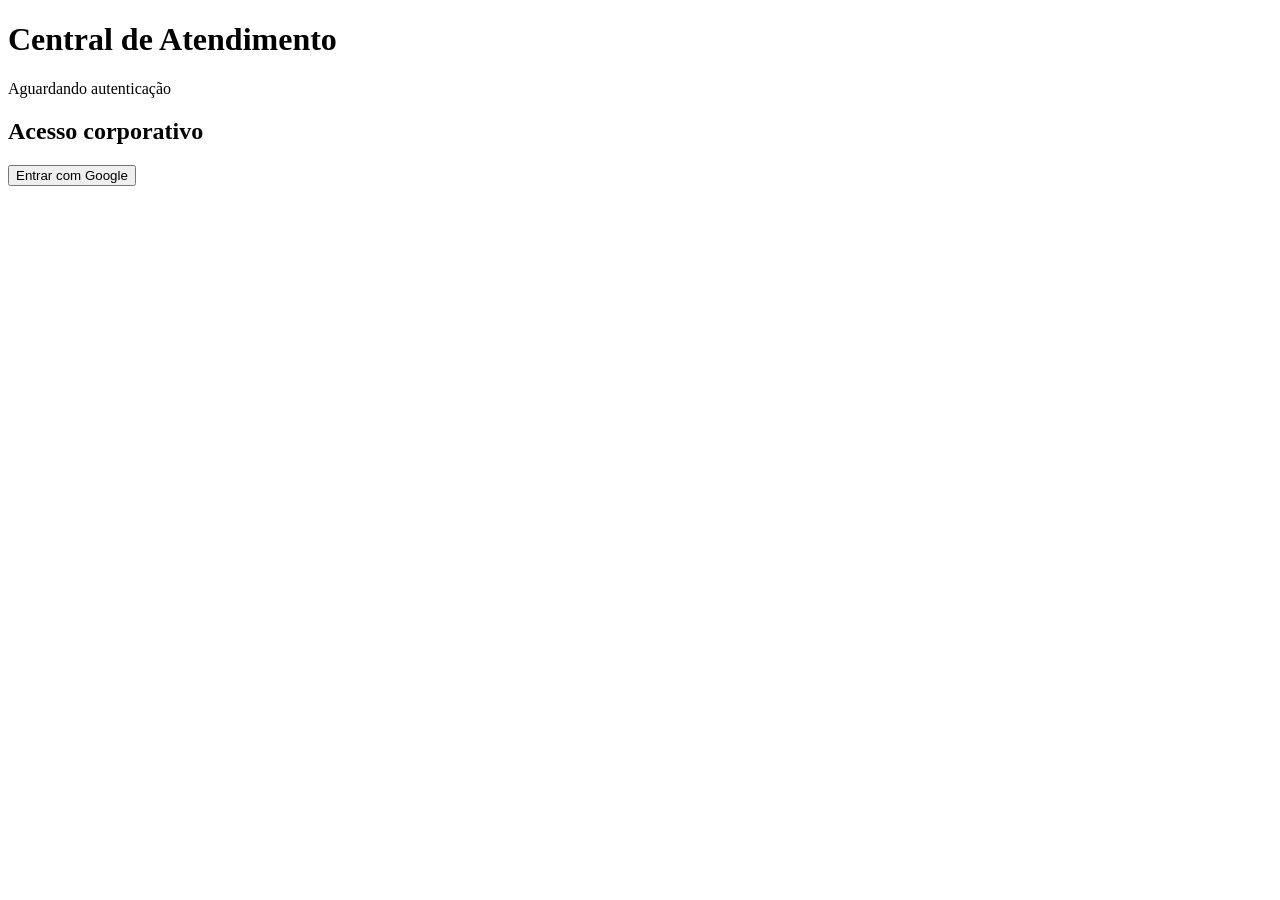
==== index.html @ af99b0aa "Create generic authenticated service queue pilot" ====
<!doctype html><html lang="pt-BR"><head><meta charset="utf-8"><meta name="viewport" content="width=device-width,initial-scale=1"><title>Central de Atendimento</title><link rel="stylesheet" href="style.css"></head><body><main><header><h1>Central de Atendimento</h1><p id="connection" role="status">Aguardando autenticação</p></header><section id="login" class="card"><h2>Acesso corporativo</h2><button id="google">Entrar com Google</button></section><section id="panel" hidden><nav><button id="sound">Ativar som</button><button id="logout">Sair</button></nav><p id="profile"></p><section id="operator" class="card" hidden><h2>Solicitar atendimento</h2><label>Rota<input id="route" maxlength="120"></label><label>Turno<select id="shift"><option>AM</option><option>PM</option></select></label><button id="call">Chamar analista</button></section><div class="metrics" id="metrics"></div><h2>Fila de atendimento</h2><div id="queue"></div><h2>Histórico recente</h2><div id="history"></div></section><p id="message" role="alert"></p></main><script type="module" src="app.js"></script></body></html>
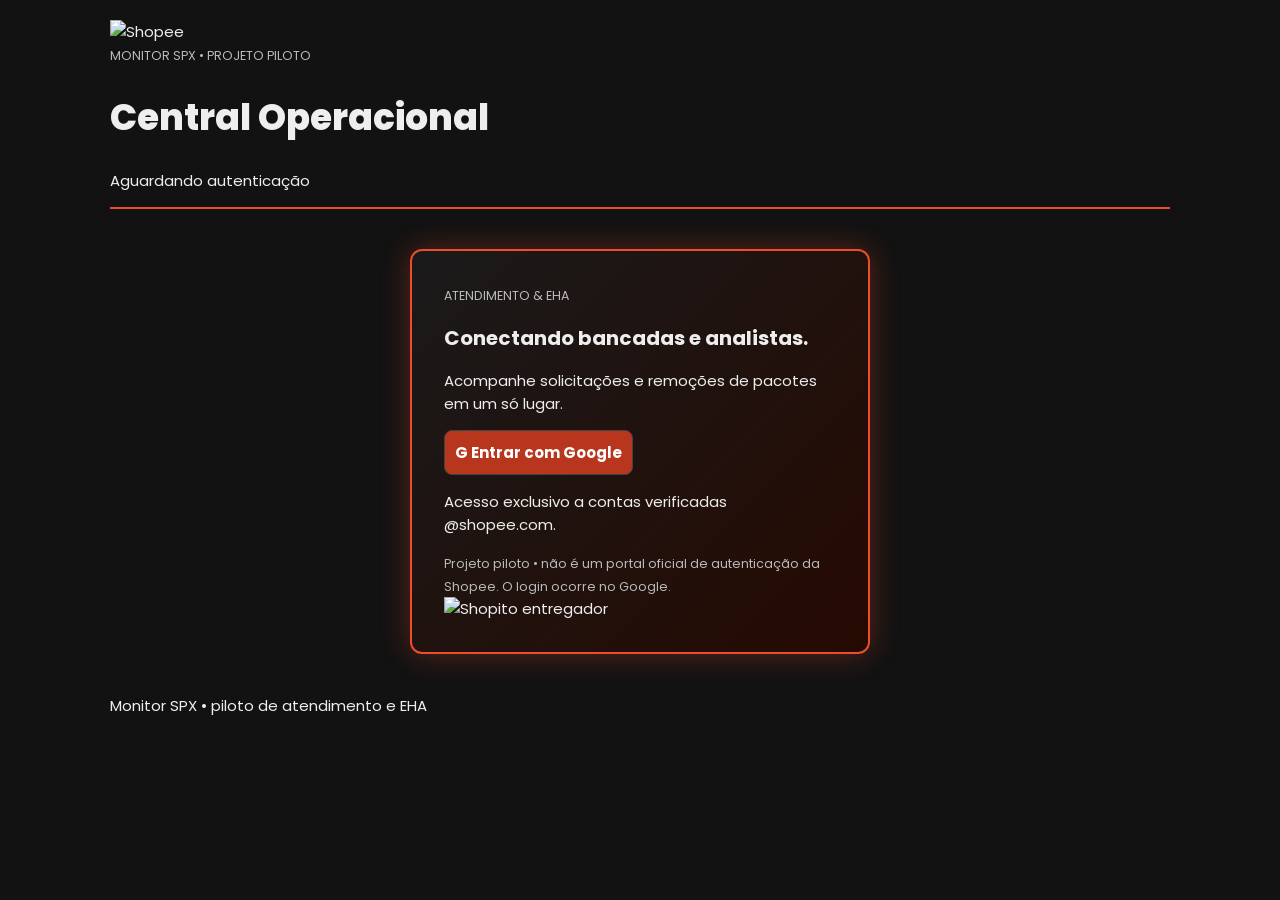
==== commit 132e7a36: "Redesign login and operations dashboard" ====
--- a/index.html
+++ b/index.html
@@ -1 +1 @@
-<!doctype html><html lang="pt-BR"><head><meta charset="utf-8"><meta name="viewport" content="width=device-width,initial-scale=1"><title>Central de Atendimento</title><link rel="stylesheet" href="style.css"></head><body><main><header><h1>Central de Atendimento</h1><p id="connection" role="status">Aguardando autenticação</p></header><section id="login" class="card"><h2>Acesso corporativo</h2><button id="google">Entrar com Google</button></section><section id="panel" hidden><nav><button id="sound">Ativar som</button><button id="logout">Sair</button></nav><p id="profile"></p><section id="operator" class="card" hidden><h2>Solicitar atendimento</h2><label>Rota<input id="route" maxlength="120"></label><label>Turno<select id="shift"><option>AM</option><option>PM</option></select></label><button id="call">Chamar analista</button></section><div class="metrics" id="metrics"></div><h2>Fila de atendimento</h2><div id="queue"></div><h2>Histórico recente</h2><div id="history"></div></section><p id="message" role="alert"></p></main><script type="module" src="app.js"></script></body></html>+<!doctype html><html lang="pt-BR"><head><meta charset="utf-8"><meta name="viewport" content="width=device-width,initial-scale=1"><meta name="referrer" content="no-referrer"><title>Monitor SPX | Central de Atendimento</title><link rel="stylesheet" href="style.css"></head><body><main><header><div class="brand"><img class="logo" src="https://down-sg.img.susercontent.com/file/efe5977b9c3d6cbb09d42da02a25da11" alt="Shopee"><div><small>MONITOR SPX • PROJETO PILOTO</small><h1>Central Operacional</h1><p id="connection" role="status">Aguardando autenticação</p></div></div></header><section id="login" class="card"><div class="welcome"><div><small class="eyebrow">ATENDIMENTO & EHA</small><h2>Conectando bancadas e analistas.</h2><p>Acompanhe solicitações e remoções de pacotes em um só lugar.</p><button id="google" class="google"><span aria-hidden="true">G</span> Entrar com Google</button><p class="hint">Acesso exclusivo a contas verificadas @shopee.com.</p><small>Projeto piloto • não é um portal oficial de autenticação da Shopee. O login ocorre no Google.</small></div><img class="mascot" src="https://media1.giphy.com/media/HmJfJxXjSIUHKTmQLC/source.gif" alt="Shopito entregador"></div></section><section id="panel" hidden><div class="paneltop"><div><small class="eyebrow">VISÃO OPERACIONAL</small><h2>Central de atendimento</h2><p id="profile"></p></div><nav><button id="sound" class="secondary">🔔 Ativar som</button><button id="logout" class="secondary">Sair</button></nav></div><section id="operator" class="card" hidden><h2>Solicitar atendimento</h2><label>Rota<input id="route" maxlength="120"></label><label>Turno<select id="shift"><option>AM</option><option>PM</option></select></label><button id="call">Chamar analista</button><p id="dockHint"></p></section><div class="metrics" id="metrics"></div><div class="board"><section><div class="sectiontitle"><h2>Fila de atendimento</h2><small>Ordem de chegada</small></div><div id="queue"></div></section><aside><div class="card helper"><img class="mascot-small" src="https://media1.giphy.com/media/HmJfJxXjSIUHKTmQLC/source.gif" alt="Shopito"><h2>Atendimento ágil</h2><p>Assuma o próximo chamado e registre os pacotes removidos ao finalizar.</p><small>Som disponível com o painel aberto.</small></div><div class="sectiontitle"><h2>Histórico recente</h2></div><div id="history"></div></aside></div></section><p id="message" role="alert"></p><footer>Monitor SPX • piloto de atendimento e EHA</footer></main><script type="module" src="app.js"></script></body></html>
--- a/style.css
+++ b/style.css
@@ -0,0 +1 @@
+@import url('https://fonts.googleapis.com/css2?family=Poppins:wght@400;600;700;800&display=swap');:root{color-scheme:dark;--accent:#EE4D2D;--neon:#FF5722;--bg:#121212;--card:#1E1E1E}*{box-sizing:border-box}body{margin:0;background:var(--bg);color:#eee;font:400 15px Poppins,system-ui,sans-serif}main{max-width:1100px;margin:auto;padding:20px}header{border-bottom:2px solid var(--accent);margin-bottom:20px}h1{font-size:clamp(24px,4vw,36px);font-weight:800}h2{font-size:20px}#login{max-width:460px;margin:40px auto;background:linear-gradient(135deg,#1A1A1A,#260A02);border:2px solid var(--accent);box-shadow:0 0 30px #ee4d2d55;padding:32px} .card,.metric{background:var(--card);border:1px solid #333;border-radius:12px;padding:16px;margin-bottom:12px;box-shadow:0 4px 12px #0005}.metrics{display:grid;grid-template-columns:repeat(auto-fit,minmax(140px,1fr));gap:12px}.metric strong{display:block;font-size:1.8rem;color:var(--neon)}button,input,select,textarea{font:inherit;border-radius:8px;padding:10px;border:1px solid #444}button{background:#B9361E;color:white;font-weight:700;cursor:pointer}button:disabled{opacity:.5;cursor:not-allowed}input,select,textarea{background:#1e1e1e;color:white;width:100%;margin:5px 0 12px}label{display:block}nav{display:flex;gap:10px;justify-content:flex-end;flex-wrap:wrap}#message{color:#ffb74d;white-space:pre-wrap}small{color:#bbb} [hidden]{display:none!important}button:focus-visible,input:focus-visible{outline:2px solid #ff5722;outline-offset:2px}
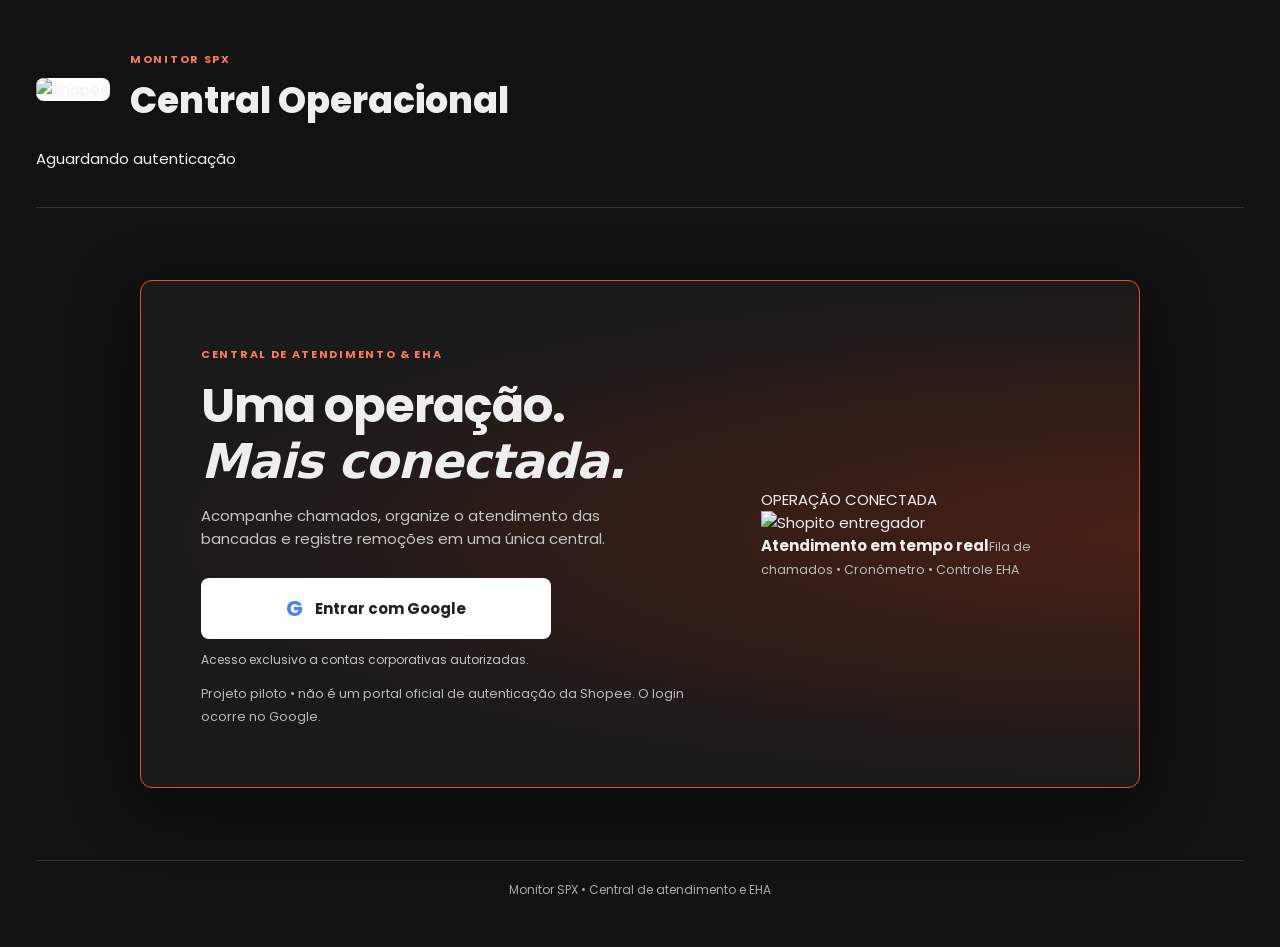
==== commit 02f87b1c: "Redesign portal login and compact operations workspace" ====
--- a/index.html
+++ b/index.html
@@ -1 +1 @@
-<!doctype html><html lang="pt-BR"><head><meta charset="utf-8"><meta name="viewport" content="width=device-width,initial-scale=1"><meta name="referrer" content="no-referrer"><title>Monitor SPX | Central de Atendimento</title><link rel="stylesheet" href="style.css"></head><body><main><header><div class="brand"><img class="logo" src="https://down-sg.img.susercontent.com/file/efe5977b9c3d6cbb09d42da02a25da11" alt="Shopee"><div><small>MONITOR SPX • PROJETO PILOTO</small><h1>Central Operacional</h1><p id="connection" role="status">Aguardando autenticação</p></div></div></header><section id="login" class="card"><div class="welcome"><div><small class="eyebrow">ATENDIMENTO & EHA</small><h2>Conectando bancadas e analistas.</h2><p>Acompanhe solicitações e remoções de pacotes em um só lugar.</p><button id="google" class="google"><span aria-hidden="true">G</span> Entrar com Google</button><p class="hint">Acesso exclusivo a contas verificadas @shopee.com.</p><small>Projeto piloto • não é um portal oficial de autenticação da Shopee. O login ocorre no Google.</small></div><img class="mascot" src="https://media1.giphy.com/media/HmJfJxXjSIUHKTmQLC/source.gif" alt="Shopito entregador"></div></section><section id="panel" hidden><div class="paneltop"><div><small class="eyebrow">VISÃO OPERACIONAL</small><h2>Central de atendimento</h2><p id="profile"></p></div><nav><button id="sound" class="secondary">🔔 Ativar som</button><button id="logout" class="secondary">Sair</button></nav></div><section id="operator" class="card" hidden><h2>Solicitar atendimento</h2><label>Rota<input id="route" maxlength="120"></label><label>Turno<select id="shift"><option>AM</option><option>PM</option></select></label><button id="call">Chamar analista</button><p id="dockHint"></p></section><div class="metrics" id="metrics"></div><div class="board"><section><div class="sectiontitle"><h2>Fila de atendimento</h2><small>Ordem de chegada</small></div><div id="queue"></div></section><aside><div class="card helper"><img class="mascot-small" src="https://media1.giphy.com/media/HmJfJxXjSIUHKTmQLC/source.gif" alt="Shopito"><h2>Atendimento ágil</h2><p>Assuma o próximo chamado e registre os pacotes removidos ao finalizar.</p><small>Som disponível com o painel aberto.</small></div><div class="sectiontitle"><h2>Histórico recente</h2></div><div id="history"></div></aside></div></section><p id="message" role="alert"></p><footer>Monitor SPX • piloto de atendimento e EHA</footer></main><script type="module" src="app.js"></script></body></html>+<!doctype html><html lang="pt-BR"><head><meta charset="utf-8"><meta name="viewport" content="width=device-width,initial-scale=1"><meta name="referrer" content="no-referrer"><title>Monitor SPX | Central de Atendimento</title><link rel="icon" type="image/svg+xml" href="favicon.svg"><link rel="stylesheet" href="style.css"><link rel="stylesheet" href="theme-v2.css"></head><body><main><header class="topbar"><div class="brand"><div class="brand-logo"><img class="logo" src="https://down-sg.img.susercontent.com/file/efe5977b9c3d6cbb09d42da02a25da11" alt="Shopee"></div><div class="brand-title"><small class="eyebrow">MONITOR SPX</small><h1>Central Operacional</h1></div></div><div class="connection-pill"><span class="connection-dot" aria-hidden="true"></span><p id="connection" role="status">Aguardando autenticação</p></div></header><section id="login" class="card"><div class="welcome"><div class="welcome-copy"><small class="eyebrow">CENTRAL DE ATENDIMENTO & EHA</small><h2>Uma operação.<br><em>Mais conectada.</em></h2><p>Acompanhe chamados, organize o atendimento das bancadas e registre remoções em uma única central.</p><button id="google" class="google"><span aria-hidden="true">G</span> Entrar com Google</button><p class="hint">Acesso exclusivo a contas corporativas autorizadas.</p><small>Projeto piloto • não é um portal oficial de autenticação da Shopee. O login ocorre no Google.</small></div><div class="welcome-art"><span class="art-kicker">OPERAÇÃO CONECTADA</span><img class="mascot" src="https://media1.giphy.com/media/HmJfJxXjSIUHKTmQLC/source.gif" alt="Shopito entregador"><div class="art-copy"><strong>Atendimento em tempo real</strong><small>Fila de chamados • Cronômetro • Controle EHA</small></div></div></div></section><section id="panel" hidden><div class="paneltop"><div><small class="eyebrow">VISÃO OPERACIONAL</small><h2>Atendimentos</h2><p id="profile"></p></div><nav><button id="sound" class="secondary">🔔 Ativar som</button><button id="logout" class="secondary">Sair</button></nav></div><section id="operator" class="card" hidden><h2>Solicitar atendimento</h2><label>Rota<input id="route" maxlength="120"></label><label>Turno<select id="shift"><option>AM</option><option>PM</option></select></label><button id="call">Chamar analista</button><p id="dockHint"></p></section><div class="metrics" id="metrics"></div><div class="board"><section class="queue-area"><div class="sectiontitle"><h2>Fila de atendimento</h2><small>Ordem de chegada</small></div><div id="queue"></div></section><aside class="history-area"><div class="card helper"><img class="mascot-small" src="https://media1.giphy.com/media/HmJfJxXjSIUHKTmQLC/source.gif" alt="Shopito"><h2>Atendimento ágil</h2><p>Assuma o próximo chamado e registre os pacotes removidos ao finalizar.</p><small>Som disponível com o painel aberto.</small></div><div class="sectiontitle"><h2>Histórico recente</h2></div><div id="history"></div></aside></div></section><p id="message" role="alert"></p><footer>Monitor SPX • Central de atendimento e EHA</footer></main><script type="module" src="app.js"></script></body></html>
--- a/style.css
+++ b/style.css
@@ -1 +1,2 @@
-@import url('https://fonts.googleapis.com/css2?family=Poppins:wght@400;600;700;800&display=swap');:root{color-scheme:dark;--accent:#EE4D2D;--neon:#FF5722;--bg:#121212;--card:#1E1E1E}*{box-sizing:border-box}body{margin:0;background:var(--bg);color:#eee;font:400 15px Poppins,system-ui,sans-serif}main{max-width:1100px;margin:auto;padding:20px}header{border-bottom:2px solid var(--accent);margin-bottom:20px}h1{font-size:clamp(24px,4vw,36px);font-weight:800}h2{font-size:20px}#login{max-width:460px;margin:40px auto;background:linear-gradient(135deg,#1A1A1A,#260A02);border:2px solid var(--accent);box-shadow:0 0 30px #ee4d2d55;padding:32px} .card,.metric{background:var(--card);border:1px solid #333;border-radius:12px;padding:16px;margin-bottom:12px;box-shadow:0 4px 12px #0005}.metrics{display:grid;grid-template-columns:repeat(auto-fit,minmax(140px,1fr));gap:12px}.metric strong{display:block;font-size:1.8rem;color:var(--neon)}button,input,select,textarea{font:inherit;border-radius:8px;padding:10px;border:1px solid #444}button{background:#B9361E;color:white;font-weight:700;cursor:pointer}button:disabled{opacity:.5;cursor:not-allowed}input,select,textarea{background:#1e1e1e;color:white;width:100%;margin:5px 0 12px}label{display:block}nav{display:flex;gap:10px;justify-content:flex-end;flex-wrap:wrap}#message{color:#ffb74d;white-space:pre-wrap}small{color:#bbb} [hidden]{display:none!important}button:focus-visible,input:focus-visible{outline:2px solid #ff5722;outline-offset:2px}+@import url('https://fonts.googleapis.com/css2?family=Poppins:wght@400;600;700;800&display=swap');:root{color-scheme:dark;--accent:#EE4D2D;--neon:#FF5722;--bg:#121212;--card:#1E1E1E}*{box-sizing:border-box}body{margin:0;background:var(--bg);color:#eee;font:400 15px Poppins,system-ui,sans-serif}main{max-width:1100px;margin:auto;padding:20px}header{border-bottom:2px solid var(--accent);margin-bottom:20px}h1{font-size:clamp(24px,4vw,36px);font-weight:800}h2{font-size:20px}#login{max-width:460px;margin:40px auto;background:linear-gradient(135deg,#1A1A1A,#260A02);border:2px solid var(--accent);box-shadow:0 0 30px #ee4d2d55;padding:32px} .card,.metric{background:var(--card);border:1px solid #333;border-radius:12px;padding:16px;margin-bottom:12px;box-shadow:0 4px 12px #0005}.metrics{display:grid;grid-template-columns:repeat(auto-fit,minmax(140px,1fr));gap:12px}.metric strong{display:block;font-size:1.8rem;color:var(--neon)}button,input,select,textarea{font:inherit;border-radius:8px;padding:10px;border:1px solid #444}button{background:#B9361E;color:white;font-weight:700;cursor:pointer}button:disabled{opacity:.5;cursor:not-allowed}input,select,textarea{background:#1e1e1e;color:white;width:100%;margin:5px 0 12px}label{display:block}nav{display:flex;gap:10px;justify-content:flex-end;flex-wrap:wrap}#message{color:#ffb74d;white-space:pre-wrap}small{color:#bbb} [hidden]{display:none!important}button:focus-visible,input:focus-visible{outline:2px solid #ff5722;outline-offset:2px}
+main{max-width:1400px;padding:28px 36px}header{padding:18px 0 22px;border-bottom:1px solid #343434}.brand{display:flex;align-items:center;gap:20px}.brand h1{margin:4px 0}.brand p{margin:0;color:#aaa;font-size:13px}.logo{width:128px;height:54px;object-fit:contain;background:#fff;border-radius:8px}.eyebrow{color:#ff795c;font-weight:700;letter-spacing:1.7px;font-size:11px}#login{max-width:1000px;margin:clamp(24px,8vh,90px) auto;padding:clamp(24px,5vw,60px);background:radial-gradient(ellipse at right,#482015 0%,#1a1a1a 70%);border:1px solid #ee4d2d;box-shadow:0 16px 60px #0008}.welcome{display:grid;grid-template-columns:1.25fr .75fr;gap:30px;align-items:center}.welcome h2{font-size:clamp(28px,4vw,48px);line-height:1.14;letter-spacing:-1px;margin:15px 0}.welcome p{color:#c5c5c5;max-width:420px}.mascot{width:100%;max-width:280px;justify-self:center}.google{background:white;color:#202124;border:0;padding:15px 24px;display:flex;align-items:center;justify-content:center;gap:12px;width:100%;max-width:350px;margin-top:28px}.google span{color:#4285f4;font-size:21px}.hint{font-size:12px}.paneltop{display:flex;align-items:center;justify-content:space-between;gap:16px;margin-bottom:20px}.paneltop h2{font-size:28px;margin:6px 0}.paneltop p{margin:0;color:#bbb}.secondary{background:#242424;border:1px solid #444}.secondary:hover{border-color:#ee4d2d}.metric{min-height:108px;border-top:3px solid #ee4d2d;padding:18px}.metric strong{font-size:32px;margin-top:8px}.board{display:grid;grid-template-columns:minmax(0,1.6fr) minmax(0,1fr);gap:22px}.sectiontitle{display:flex;align-items:center;justify-content:space-between;gap:10px}.sectiontitle h2{font-size:19px}.card h3{margin:0;color:#ff795c}.card p{overflow-wrap:anywhere}.helper{margin-top:16px;min-height:130px}.mascot-small{float:right;width:100px;height:100px;object-fit:contain}.helper h2{margin-top:0}#history{max-height:70vh;overflow:auto}footer{border-top:1px solid #333;padding:20px 0;color:#aaa;font-size:12px;text-align:center;margin-top:32px}#dockHint{color:#ffb74d;font-size:13px}@media(max-width:760px){main{padding:16px}.brand{gap:12px}.logo{width:90px;height:44px}.welcome{grid-template-columns:1fr}.mascot{max-width:140px;order:-1}.paneltop{align-items:flex-start;flex-direction:column}.board{grid-template-columns:1fr}.metrics{grid-template-columns:repeat(2,minmax(0,1fr))}.metric{padding:12px}.metric strong{font-size:26px}#history{max-height:none}.google{max-width:none}}
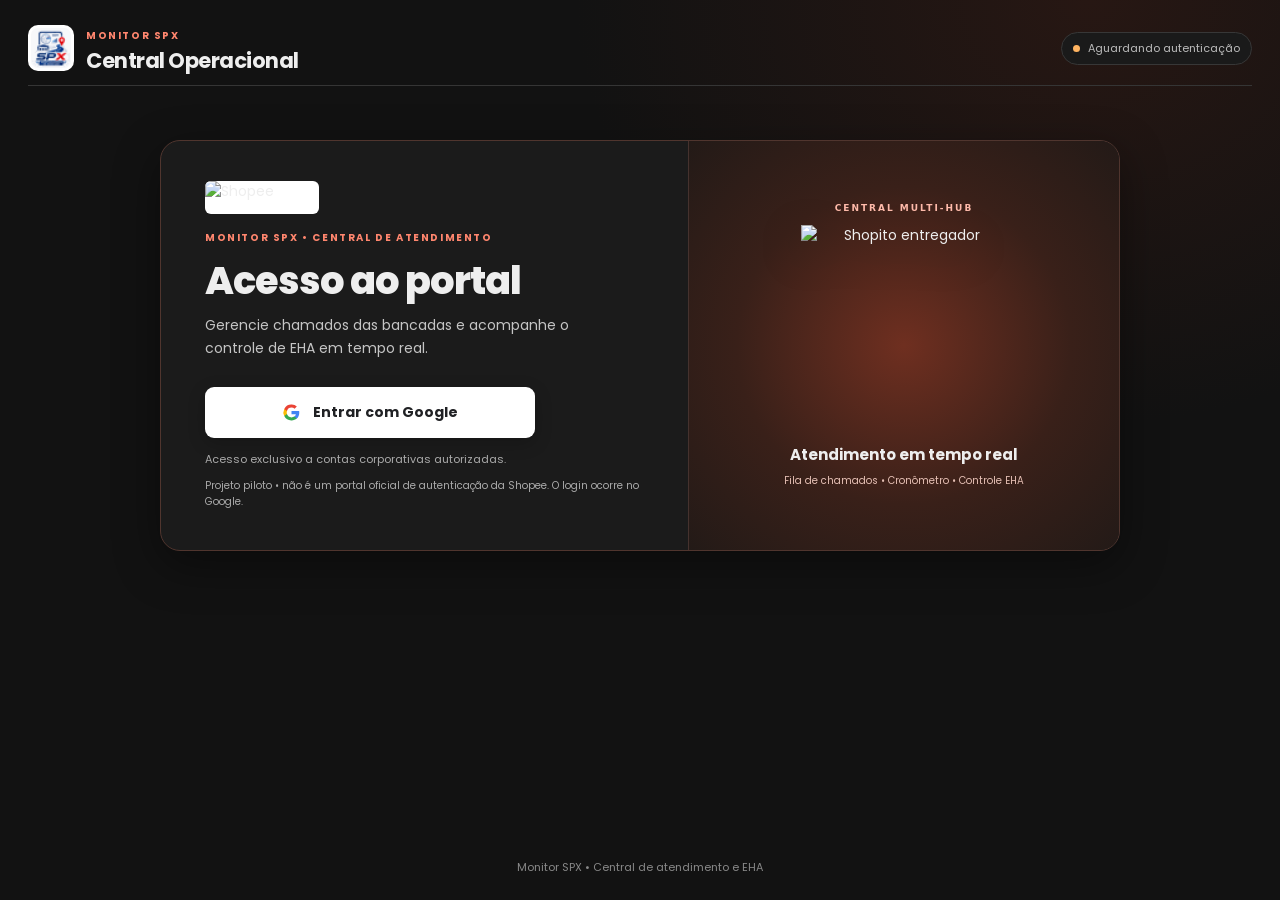
==== commit a9433ae2: "Use original SPX extension PNG for tab and header; simplify login" ====
--- a/index.html
+++ b/index.html
@@ -1 +1 @@
-<!doctype html><html lang="pt-BR"><head><meta charset="utf-8"><meta name="viewport" content="width=device-width,initial-scale=1"><meta name="referrer" content="no-referrer"><title>Monitor SPX | Central de Atendimento</title><link rel="icon" type="image/svg+xml" href="favicon.svg"><link rel="stylesheet" href="style.css"><link rel="stylesheet" href="theme-v2.css"></head><body><main><header class="topbar"><div class="brand"><div class="brand-logo"><img class="logo" src="https://down-sg.img.susercontent.com/file/efe5977b9c3d6cbb09d42da02a25da11" alt="Shopee"></div><div class="brand-title"><small class="eyebrow">MONITOR SPX</small><h1>Central Operacional</h1></div></div><div class="connection-pill"><span class="connection-dot" aria-hidden="true"></span><p id="connection" role="status">Aguardando autenticação</p></div></header><section id="login" class="card"><div class="welcome"><div class="welcome-copy"><small class="eyebrow">CENTRAL DE ATENDIMENTO & EHA</small><h2>Uma operação.<br><em>Mais conectada.</em></h2><p>Acompanhe chamados, organize o atendimento das bancadas e registre remoções em uma única central.</p><button id="google" class="google"><span aria-hidden="true">G</span> Entrar com Google</button><p class="hint">Acesso exclusivo a contas corporativas autorizadas.</p><small>Projeto piloto • não é um portal oficial de autenticação da Shopee. O login ocorre no Google.</small></div><div class="welcome-art"><span class="art-kicker">OPERAÇÃO CONECTADA</span><img class="mascot" src="https://media1.giphy.com/media/HmJfJxXjSIUHKTmQLC/source.gif" alt="Shopito entregador"><div class="art-copy"><strong>Atendimento em tempo real</strong><small>Fila de chamados • Cronômetro • Controle EHA</small></div></div></div></section><section id="panel" hidden><div class="paneltop"><div><small class="eyebrow">VISÃO OPERACIONAL</small><h2>Atendimentos</h2><p id="profile"></p></div><nav><button id="sound" class="secondary">🔔 Ativar som</button><button id="logout" class="secondary">Sair</button></nav></div><section id="operator" class="card" hidden><h2>Solicitar atendimento</h2><label>Rota<input id="route" maxlength="120"></label><label>Turno<select id="shift"><option>AM</option><option>PM</option></select></label><button id="call">Chamar analista</button><p id="dockHint"></p></section><div class="metrics" id="metrics"></div><div class="board"><section class="queue-area"><div class="sectiontitle"><h2>Fila de atendimento</h2><small>Ordem de chegada</small></div><div id="queue"></div></section><aside class="history-area"><div class="card helper"><img class="mascot-small" src="https://media1.giphy.com/media/HmJfJxXjSIUHKTmQLC/source.gif" alt="Shopito"><h2>Atendimento ágil</h2><p>Assuma o próximo chamado e registre os pacotes removidos ao finalizar.</p><small>Som disponível com o painel aberto.</small></div><div class="sectiontitle"><h2>Histórico recente</h2></div><div id="history"></div></aside></div></section><p id="message" role="alert"></p><footer>Monitor SPX • Central de atendimento e EHA</footer></main><script type="module" src="app.js"></script></body></html>+<!doctype html><html lang="pt-BR"><head><meta charset="utf-8"><meta name="viewport" content="width=device-width,initial-scale=1"><meta name="referrer" content="no-referrer"><title>Monitor SPX | Central de Atendimento</title><link rel="icon" type="image/png" sizes="32x32" href="[data-uri]"><link rel="shortcut icon" type="image/png" href="[data-uri]"><link rel="stylesheet" href="style.css"><link rel="stylesheet" href="theme-v2.css"><link rel="stylesheet" href="theme-v3.css"></head><body><main><header class="topbar"><div class="brand"><div class="brand-logo"><img class="logo" src="[data-uri]" alt="Monitor SPX"></div><div class="brand-title"><small class="eyebrow">MONITOR SPX</small><h1>Central Operacional</h1></div></div><div class="connection-pill"><span class="connection-dot" aria-hidden="true"></span><p id="connection" role="status">Aguardando autenticação</p></div></header><section id="login" class="card"><div class="welcome"><div class="welcome-copy"><img class="login-brand-shopee" src="https://down-sg.img.susercontent.com/file/efe5977b9c3d6cbb09d42da02a25da11" alt="Shopee"><small class="eyebrow">MONITOR SPX • CENTRAL DE ATENDIMENTO</small><h2>Acesso ao portal</h2><p>Gerencie chamados das bancadas e acompanhe o controle de EHA em tempo real.</p><button id="google" class="google"><svg aria-hidden="true" viewBox="0 0 48 48"><path fill="#4285F4" d="M43.6 24.5c0-1.4-.1-2.8-.4-4.1H24v7.8h11a9.4 9.4 0 0 1-4.1 6.2v5h6.6c3.9-3.6 6.1-8.8 6.1-14.9Z"/><path fill="#34A853" d="M24 44c5.5 0 10.1-1.8 13.5-4.6l-6.6-5c-1.8 1.2-4.1 2-6.9 2-5.3 0-9.9-3.6-11.5-8.5H5.7V33A20 20 0 0 0 24 44Z"/><path fill="#FBBC05" d="M12.5 27.9a12 12 0 0 1 0-7.8V15H5.7a20 20 0 0 0 0 18Z"/><path fill="#EA4335" d="M24 11.6c3 0 5.6 1 7.7 3l5.8-5.7A19 19 0 0 0 24 4 20 20 0 0 0 5.7 15l6.8 5.1A12 12 0 0 1 24 11.6Z"/></svg> Entrar com Google</button><p class="hint">Acesso exclusivo a contas corporativas autorizadas.</p><small>Projeto piloto • não é um portal oficial de autenticação da Shopee. O login ocorre no Google.</small></div><div class="welcome-art"><span class="art-kicker">CENTRAL MULTI-HUB</span><img class="mascot" src="https://media1.giphy.com/media/HmJfJxXjSIUHKTmQLC/source.gif" alt="Shopito entregador"><div class="art-copy"><strong>Atendimento em tempo real</strong><small>Fila de chamados • Cronômetro • Controle EHA</small></div></div></div></section><section id="panel" hidden><div class="paneltop"><div><small class="eyebrow">VISÃO OPERACIONAL</small><h2>Atendimentos</h2><p id="profile"></p></div><nav><button id="sound" class="secondary">🔔 Ativar som</button><button id="logout" class="secondary">Sair</button></nav></div><section id="operator" class="card" hidden><h2>Solicitar atendimento</h2><label>Rota<input id="route" maxlength="120"></label><label>Turno<select id="shift"><option>AM</option><option>PM</option></select></label><button id="call">Chamar analista</button><p id="dockHint"></p></section><div class="metrics" id="metrics"></div><div class="board"><section class="queue-area"><div class="sectiontitle"><h2>Fila de atendimento</h2><small>Ordem de chegada</small></div><div id="queue"></div></section><aside class="history-area"><div class="card helper"><img class="mascot-small" src="https://media1.giphy.com/media/HmJfJxXjSIUHKTmQLC/source.gif" alt="Shopito"><h2>Atendimento ágil</h2><p>Assuma o próximo chamado e registre os pacotes removidos ao finalizar.</p><small>Som disponível com o painel aberto.</small></div><div class="sectiontitle"><h2>Histórico recente</h2></div><div id="history"></div></aside></div></section><p id="message" role="alert"></p><footer>Monitor SPX • Central de atendimento e EHA</footer></main><script type="module" src="app.js"></script></body></html>
--- a/theme-v2.css
+++ b/theme-v2.css
@@ -0,0 +1,10 @@
+:root{--accent:#EE4D2D;--bg:#121212;--card:#1E1E1E;--line:#333;--muted:#a9a9a9;--green:#00e676;--amber:#ffba68}
+body{background:radial-gradient(ellipse at 85% 0%,#271713 0,transparent 32rem),var(--bg);font-size:14px;line-height:1.55}
+main{max-width:1600px;padding:20px 32px;min-height:100dvh;display:flex;flex-direction:column}
+.topbar{display:flex;align-items:center;justify-content:space-between;gap:16px;padding:12px 0 16px;margin-bottom:24px;border-bottom:1px solid #353535}
+.brand{gap:14px;min-width:0}.brand-logo{display:grid;place-items:center;background:white;border-radius:10px;width:100px;height:44px;overflow:hidden;flex-shrink:0}.brand .logo{width:150px;height:64px;max-width:none;object-fit:contain;border-radius:0}.brand-title h1{font-size:22px;letter-spacing:-.6px;font-weight:700;line-height:1.2;margin:2px 0 0}.eyebrow{font-size:10px;letter-spacing:1.6px;color:#ff866e}.connection-pill{display:flex;align-items:center;gap:8px;border:1px solid #373737;border-radius:999px;padding:8px 12px;background:#1a1a1a}.connection-pill p{font-size:11px;margin:0;color:#bbb;overflow-wrap:anywhere}.connection-dot{height:7px;width:7px;border-radius:50%;background:#ffb461;flex:none}.connection-pill:has([data-live=true]) .connection-dot{background:var(--green);box-shadow:0 0 9px #00e67666}
+#login{width:100%;max-width:1050px;margin:clamp(24px,7vh,90px) auto;padding:0;overflow:hidden;border:1px solid #4f352e;border-radius:24px;background:#1b1b1b;box-shadow:0 20px 80px #0007}.welcome{grid-template-columns:1.15fr .85fr;gap:0}.welcome-copy{padding:clamp(28px,5vw,64px)}.welcome h2{font-size:clamp(32px,4vw,52px);font-weight:800;line-height:1.12;letter-spacing:-1.8px;margin:20px 0}.welcome h2 em{font-style:normal;color:#ff795c}.welcome-copy>p{line-height:1.75}.welcome-art{min-height:420px;padding:32px 20px;background:radial-gradient(circle at 50% 40%,#8d351f 0,#462118 42%,#281914 75%);display:flex;flex-direction:column;align-items:center;justify-content:center;text-align:center;position:relative;border-left:1px solid #4a312b}.art-kicker{letter-spacing:2px;font-size:10px;font-weight:600;color:#ffbbab}.mascot{max-width:245px;width:100%;aspect-ratio:1;object-fit:contain;margin:20px auto;filter:drop-shadow(0 12px 20px #0005)}.art-copy strong,.art-copy small{display:block}.art-copy strong{font-size:17px}.art-copy small{margin-top:6px;color:#e5bfb4;font-size:11px}.google{border-radius:10px;margin-top:26px;min-height:49px;box-shadow:0 5px 18px #0003}.google:hover{background:#eee}.hint{color:#aaa!important}
+.paneltop{margin-bottom:24px}.paneltop h2{font-size:26px}.paneltop #profile{font-size:12px;overflow-wrap:anywhere}.paneltop nav{align-items:center}.secondary{font-size:12px;background:#1e1e1e;border:1px solid #3b3b3b}.secondary:hover{background:#29201d;color:#ffb3a2}.workspace{display:grid;grid-template-columns:minmax(225px,270px) minmax(0,1fr);gap:24px;align-items:start}.workarea{min-width:0}#hubbar{padding:20px;border-radius:14px;background:linear-gradient(160deg,#1e1e1e,#171717);border-top:2px solid #ee4d2d;position:sticky;top:16px;max-height:calc(100dvh - 32px);overflow:auto}.workspace-heading h2{font-size:20px;margin:5px 0 16px}#hubbar label{font-size:12px;color:#ddd}#hubbar select{margin-top:7px}#hubrole{font-size:11px;color:#9f9f9f;overflow-wrap:anywhere}.admin-caption{color:#999;font-size:10px;font-weight:600;text-transform:uppercase;letter-spacing:1px;margin:24px 0 8px}#hubbar details{border-top:1px solid #343434;padding:12px 0}#hubbar summary{font-size:12px;font-weight:600;cursor:pointer;color:#eee;overflow-wrap:anywhere}#hubbar details[open]>summary{color:#ff927b;margin-bottom:14px}#hubbar form button{width:100%;margin-bottom:7px}#hubbar .card{padding:10px;overflow-wrap:anywhere}#hubbar .card button{font-size:11px}#hubbar form input,#hubbar form select{font-size:12px}.overview-title{margin:0 0 10px}.overview-title h2{margin:0}.metrics{grid-template-columns:repeat(4,minmax(0,1fr));gap:12px}.metric{min-height:108px;margin-bottom:0;padding:15px;background:#1e1e1e;border:1px solid #333;border-top:2px solid #EE4D2D;font-size:12px;color:#bcbcbc;border-radius:12px;overflow-wrap:anywhere}.metric strong{font-size:32px;line-height:1.2;color:#fff;font-variant-numeric:tabular-nums}.metric:nth-child(1){border-top-color:#ffba68}.metric:nth-child(1) strong{color:#ffba68}.metric:nth-child(2) strong{color:#ff967d}.metric:nth-child(3){border-top-color:#00c87b}.metric:nth-child(3) strong{color:#4de5a6}.metric:nth-child(4) strong{color:#ff967d}.board{margin-top:24px;grid-template-columns:minmax(0,1.45fr) minmax(0,1fr);gap:18px}.sectiontitle{margin-bottom:12px}.sectiontitle h2{font-size:17px;margin:0}.sectiontitle small{font-size:10px;color:#999}.queue-area,.history-area{min-width:0}.queue-area .card,.history-area .card{border-radius:13px;padding:18px;box-shadow:0 3px 12px #0003}.queue-area .card h3,.history-area .card h3{font-size:16px;line-height:1.4;color:#fff}.queue-area .card>p,.history-area .card>p{font-size:12px;color:#bbb}.queue-area .card>strong[data-clock]{font-size:22px;color:#ffba68;font-variant-numeric:tabular-nums;display:inline-block;margin:8px 0}.queue-area .card>button{display:block;width:100%;margin-top:12px}.queue-area .card form{margin-top:14px;padding-top:12px;border-top:1px solid #333}.queue-area .card form button{width:100%}.helper{margin:0 0 20px;background:linear-gradient(135deg,#221c19,#342019);border-color:#55352c}.helper h2{font-size:16px}.helper p{font-size:12px;color:#c4b9b4}.helper small{font-size:10px}.mascot-small{width:74px;height:74px}.queue-area #queue>p,.history-area #history:empty{padding:24px;text-align:center;border:1px dashed #444;border-radius:12px;color:#aaa;background:#1a1a1a}.history-area #history:empty:before{content:'Nenhum atendimento finalizado.';font-size:12px}.history-area #history{max-height:70vh;overflow:auto}.history-area #history strong[data-clock]{color:#8be8bb;font-variant-numeric:tabular-nums}button:not(.google):not(.secondary){background:#ee4d2d;border:1px solid #ee4d2d;color:#fff}button:not(.google):not(.secondary):hover{background:#d33e22}input,select,textarea{background:#151515;border-color:#424242;min-width:0}#message:empty{display:none}#message:not(:empty){border:1px solid #72503b;border-radius:9px;background:#2c2118;padding:12px;overflow-wrap:anywhere}footer{margin-top:auto;padding:24px 0 12px;border:0;color:#888;font-size:11px}
+@media(max-width:1150px){.workspace{grid-template-columns:220px minmax(0,1fr);gap:18px}.metrics{grid-template-columns:repeat(2,minmax(0,1fr))}.board{grid-template-columns:1fr}.history-area #history{max-height:450px}}
+@media(max-width:760px){main{padding:14px}.topbar{align-items:flex-start;flex-wrap:wrap;gap:10px;margin-bottom:18px;padding:5px 0 14px}.brand-logo{width:80px;height:38px}.brand .logo{width:124px;height:52px}.brand-title h1{font-size:18px}.connection-pill{padding:5px 10px}.welcome{grid-template-columns:1fr}.welcome-art{min-height:0;padding:20px;border-left:0;border-top:1px solid #4a312b}.welcome-copy{padding:26px}.welcome h2{font-size:34px}.mascot{max-width:118px;order:0;margin:8px auto}.art-copy strong{font-size:13px}.art-copy small{font-size:10px}.paneltop{align-items:flex-start;flex-direction:column;gap:12px}.paneltop h2{font-size:24px}.paneltop nav{justify-content:flex-start}.workspace{grid-template-columns:minmax(0,1fr)}#hubbar{position:static;max-height:none;padding:16px}.metric strong{font-size:27px}.metric{min-height:92px}.sectiontitle h2{font-size:16px}.history-area #history{max-height:none}.board{gap:16px;margin-top:20px}.google{max-width:none}.helper{display:none}}
+@media(prefers-reduced-motion:reduce){*{scroll-behavior:auto!important;transition:none!important}.mascot,.mascot-small{visibility:hidden}}
--- a/theme-v3.css
+++ b/theme-v3.css
@@ -0,0 +1,8 @@
+/* Monitor SPX — compact visual refresh */
+.topbar{padding:8px 0 12px;margin-bottom:18px;min-height:0}.brand{gap:12px}.brand-logo{width:46px;height:46px;background:#fff;border-radius:10px;flex:none;padding:3px}.brand .logo{width:40px;height:40px;object-fit:contain;border-radius:7px}.brand-title h1{font-size:21px;letter-spacing:-.5px}.brand-title small{font-size:10px}.connection-pill{padding:7px 11px}
+main{max-width:1560px;padding:16px 28px}.login-active{margin:auto}
+#login{max-width:960px;margin:clamp(12px,4vh,42px) auto 24px;border-radius:20px;border:1px solid #50352e;background:#1b1b1b;box-shadow:0 14px 46px #0006}
+.welcome{grid-template-columns:minmax(0,1.1fr) minmax(0,.9fr);align-items:stretch}.welcome-copy{padding:40px 44px;display:flex;flex-direction:column;justify-content:center}.welcome h2{font-size:clamp(28px,3vw,40px);line-height:1.15;letter-spacing:-1px;margin:14px 0 10px}.welcome-copy>p{font-size:14px;line-height:1.65;margin:0 0 8px}.welcome-copy .hint{font-size:11px;margin:12px 0 9px}.welcome-copy>small:last-child{font-size:10px;color:#aaa;line-height:1.6}.welcome-copy .google{max-width:330px;margin-top:19px;min-height:48px;border-radius:9px;font-size:14px}.google svg{width:19px;height:19px;flex:none}.welcome-art{min-height:350px;padding:22px 18px;background:radial-gradient(ellipse at center,#6f2f20,#392019 55%,#231a17);border-left:1px solid #45322e;overflow:hidden}.welcome-art .mascot{max-width:205px;margin:9px auto 13px}.art-kicker{font-size:9px}.art-copy strong{font-size:15px}.art-copy small{font-size:10px}.login-brand-shopee{width:114px;height:33px;object-fit:contain;background:white;border-radius:6px;margin-bottom:16px}
+.paneltop{margin-bottom:18px}.paneltop h2{font-size:23px}.workspace{grid-template-columns:minmax(215px,250px) minmax(0,1fr);gap:18px}#hubbar{padding:16px}.workspace-heading h2{font-size:18px;margin-bottom:12px}.metric{min-height:94px;padding:13px}.metric strong{font-size:30px}.board{margin-top:18px;gap:16px}.sectiontitle h2{font-size:16px}.queue-area .card,.history-area .card{padding:14px}.queue-area .card>strong[data-clock]{font-size:25px;letter-spacing:.7px}.helper{min-height:100px}.helper .mascot-small{width:60px;height:60px}footer{padding:16px 0 8px}
+@media(max-width:1150px){.workspace{grid-template-columns:minmax(195px,215px) minmax(0,1fr)}.board{grid-template-columns:1fr}.metrics{grid-template-columns:repeat(2,minmax(0,1fr))}}
+@media(max-width:760px){main{padding:12px 14px}.topbar{margin-bottom:12px}.brand-logo{width:39px;height:39px}.brand .logo{width:33px;height:33px}.brand-title h1{font-size:17px}.connection-pill p{font-size:10px}.welcome{grid-template-columns:1fr}.welcome-copy{padding:25px 22px}.welcome h2{font-size:30px}.welcome-art{min-height:0;padding:15px;border-left:0;border-top:1px solid #45322e}.welcome-art .mascot{max-width:120px;margin:6px auto}.welcome-copy .google{max-width:none}.workspace{grid-template-columns:minmax(0,1fr)}.metric strong{font-size:25px}.metric{min-height:83px}.paneltop{margin-bottom:12px}}
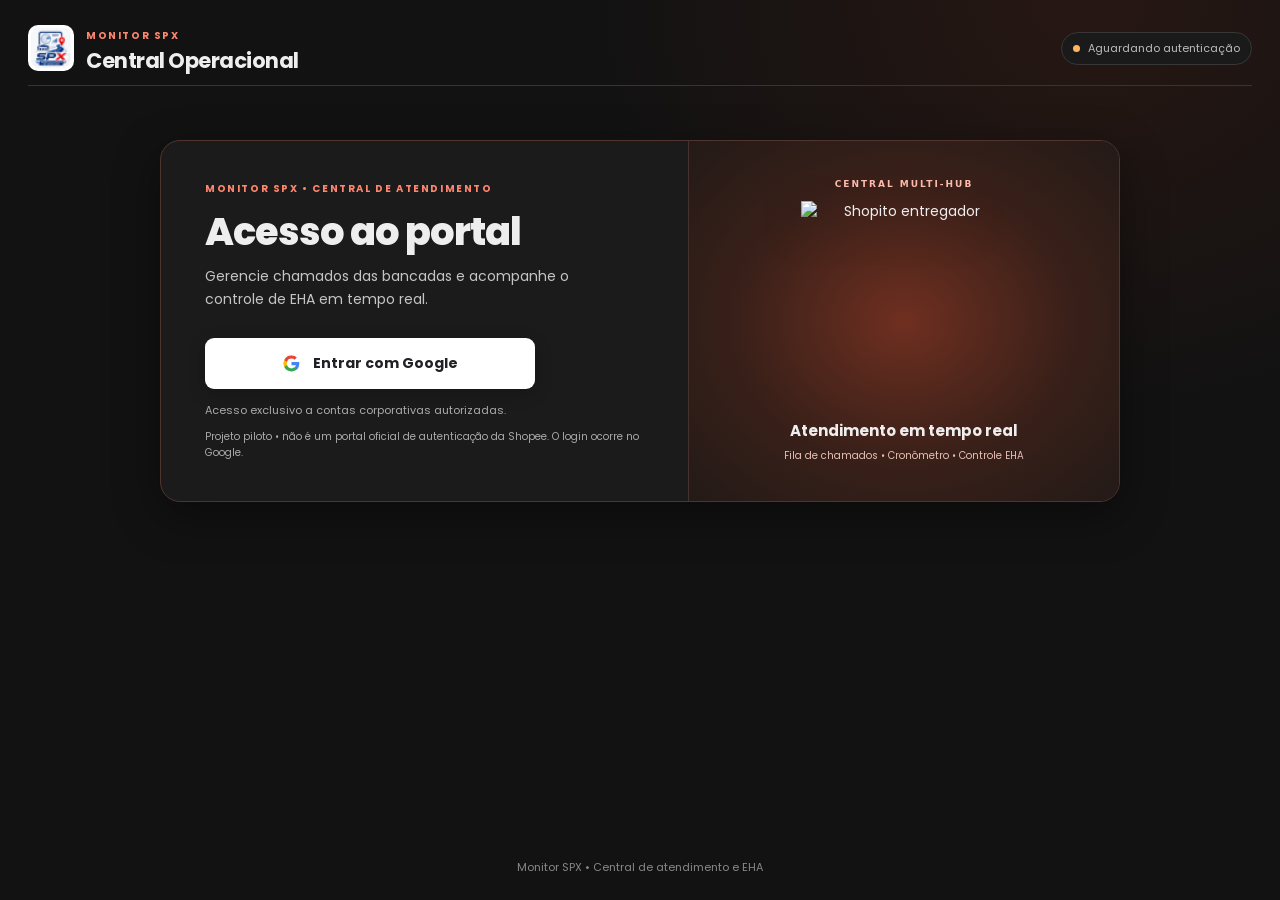
==== commit 62f4fced: "Remove duplicate Shopee logo from login card" ====
--- a/index.html
+++ b/index.html
@@ -1 +1 @@
-<!doctype html><html lang="pt-BR"><head><meta charset="utf-8"><meta name="viewport" content="width=device-width,initial-scale=1"><meta name="referrer" content="no-referrer"><title>Monitor SPX | Central de Atendimento</title><link rel="icon" type="image/png" sizes="32x32" href="[data-uri]"><link rel="shortcut icon" type="image/png" href="[data-uri]"><link rel="stylesheet" href="style.css"><link rel="stylesheet" href="theme-v2.css"><link rel="stylesheet" href="theme-v3.css"></head><body><main><header class="topbar"><div class="brand"><div class="brand-logo"><img class="logo" src="[data-uri]" alt="Monitor SPX"></div><div class="brand-title"><small class="eyebrow">MONITOR SPX</small><h1>Central Operacional</h1></div></div><div class="connection-pill"><span class="connection-dot" aria-hidden="true"></span><p id="connection" role="status">Aguardando autenticação</p></div></header><section id="login" class="card"><div class="welcome"><div class="welcome-copy"><img class="login-brand-shopee" src="https://down-sg.img.susercontent.com/file/efe5977b9c3d6cbb09d42da02a25da11" alt="Shopee"><small class="eyebrow">MONITOR SPX • CENTRAL DE ATENDIMENTO</small><h2>Acesso ao portal</h2><p>Gerencie chamados das bancadas e acompanhe o controle de EHA em tempo real.</p><button id="google" class="google"><svg aria-hidden="true" viewBox="0 0 48 48"><path fill="#4285F4" d="M43.6 24.5c0-1.4-.1-2.8-.4-4.1H24v7.8h11a9.4 9.4 0 0 1-4.1 6.2v5h6.6c3.9-3.6 6.1-8.8 6.1-14.9Z"/><path fill="#34A853" d="M24 44c5.5 0 10.1-1.8 13.5-4.6l-6.6-5c-1.8 1.2-4.1 2-6.9 2-5.3 0-9.9-3.6-11.5-8.5H5.7V33A20 20 0 0 0 24 44Z"/><path fill="#FBBC05" d="M12.5 27.9a12 12 0 0 1 0-7.8V15H5.7a20 20 0 0 0 0 18Z"/><path fill="#EA4335" d="M24 11.6c3 0 5.6 1 7.7 3l5.8-5.7A19 19 0 0 0 24 4 20 20 0 0 0 5.7 15l6.8 5.1A12 12 0 0 1 24 11.6Z"/></svg> Entrar com Google</button><p class="hint">Acesso exclusivo a contas corporativas autorizadas.</p><small>Projeto piloto • não é um portal oficial de autenticação da Shopee. O login ocorre no Google.</small></div><div class="welcome-art"><span class="art-kicker">CENTRAL MULTI-HUB</span><img class="mascot" src="https://media1.giphy.com/media/HmJfJxXjSIUHKTmQLC/source.gif" alt="Shopito entregador"><div class="art-copy"><strong>Atendimento em tempo real</strong><small>Fila de chamados • Cronômetro • Controle EHA</small></div></div></div></section><section id="panel" hidden><div class="paneltop"><div><small class="eyebrow">VISÃO OPERACIONAL</small><h2>Atendimentos</h2><p id="profile"></p></div><nav><button id="sound" class="secondary">🔔 Ativar som</button><button id="logout" class="secondary">Sair</button></nav></div><section id="operator" class="card" hidden><h2>Solicitar atendimento</h2><label>Rota<input id="route" maxlength="120"></label><label>Turno<select id="shift"><option>AM</option><option>PM</option></select></label><button id="call">Chamar analista</button><p id="dockHint"></p></section><div class="metrics" id="metrics"></div><div class="board"><section class="queue-area"><div class="sectiontitle"><h2>Fila de atendimento</h2><small>Ordem de chegada</small></div><div id="queue"></div></section><aside class="history-area"><div class="card helper"><img class="mascot-small" src="https://media1.giphy.com/media/HmJfJxXjSIUHKTmQLC/source.gif" alt="Shopito"><h2>Atendimento ágil</h2><p>Assuma o próximo chamado e registre os pacotes removidos ao finalizar.</p><small>Som disponível com o painel aberto.</small></div><div class="sectiontitle"><h2>Histórico recente</h2></div><div id="history"></div></aside></div></section><p id="message" role="alert"></p><footer>Monitor SPX • Central de atendimento e EHA</footer></main><script type="module" src="app.js"></script></body></html>+<!doctype html><html lang="pt-BR"><head><meta charset="utf-8"><meta name="viewport" content="width=device-width,initial-scale=1"><meta name="referrer" content="no-referrer"><title>Monitor SPX | Central de Atendimento</title><link rel="icon" type="image/png" sizes="32x32" href="[data-uri]"><link rel="shortcut icon" type="image/png" href="[data-uri]"><link rel="stylesheet" href="style.css"><link rel="stylesheet" href="theme-v2.css"><link rel="stylesheet" href="theme-v3.css"></head><body><main><header class="topbar"><div class="brand"><div class="brand-logo"><img class="logo" src="[data-uri]" alt="Monitor SPX"></div><div class="brand-title"><small class="eyebrow">MONITOR SPX</small><h1>Central Operacional</h1></div></div><div class="connection-pill"><span class="connection-dot" aria-hidden="true"></span><p id="connection" role="status">Aguardando autenticação</p></div></header><section id="login" class="card"><div class="welcome"><div class="welcome-copy"><small class="eyebrow">MONITOR SPX • CENTRAL DE ATENDIMENTO</small><h2>Acesso ao portal</h2><p>Gerencie chamados das bancadas e acompanhe o controle de EHA em tempo real.</p><button id="google" class="google"><svg aria-hidden="true" viewBox="0 0 48 48"><path fill="#4285F4" d="M43.6 24.5c0-1.4-.1-2.8-.4-4.1H24v7.8h11a9.4 9.4 0 0 1-4.1 6.2v5h6.6c3.9-3.6 6.1-8.8 6.1-14.9Z"/><path fill="#34A853" d="M24 44c5.5 0 10.1-1.8 13.5-4.6l-6.6-5c-1.8 1.2-4.1 2-6.9 2-5.3 0-9.9-3.6-11.5-8.5H5.7V33A20 20 0 0 0 24 44Z"/><path fill="#FBBC05" d="M12.5 27.9a12 12 0 0 1 0-7.8V15H5.7a20 20 0 0 0 0 18Z"/><path fill="#EA4335" d="M24 11.6c3 0 5.6 1 7.7 3l5.8-5.7A19 19 0 0 0 24 4 20 20 0 0 0 5.7 15l6.8 5.1A12 12 0 0 1 24 11.6Z"/></svg> Entrar com Google</button><p class="hint">Acesso exclusivo a contas corporativas autorizadas.</p><small>Projeto piloto • não é um portal oficial de autenticação da Shopee. O login ocorre no Google.</small></div><div class="welcome-art"><span class="art-kicker">CENTRAL MULTI-HUB</span><img class="mascot" src="https://media1.giphy.com/media/HmJfJxXjSIUHKTmQLC/source.gif" alt="Shopito entregador"><div class="art-copy"><strong>Atendimento em tempo real</strong><small>Fila de chamados • Cronômetro • Controle EHA</small></div></div></div></section><section id="panel" hidden><div class="paneltop"><div><small class="eyebrow">VISÃO OPERACIONAL</small><h2>Atendimentos</h2><p id="profile"></p></div><nav><button id="sound" class="secondary">🔔 Ativar som</button><button id="logout" class="secondary">Sair</button></nav></div><section id="operator" class="card" hidden><h2>Solicitar atendimento</h2><label>Rota<input id="route" maxlength="120"></label><label>Turno<select id="shift"><option>AM</option><option>PM</option></select></label><button id="call">Chamar analista</button><p id="dockHint"></p></section><div class="metrics" id="metrics"></div><div class="board"><section class="queue-area"><div class="sectiontitle"><h2>Fila de atendimento</h2><small>Ordem de chegada</small></div><div id="queue"></div></section><aside class="history-area"><div class="card helper"><img class="mascot-small" src="https://media1.giphy.com/media/HmJfJxXjSIUHKTmQLC/source.gif" alt="Shopito"><h2>Atendimento ágil</h2><p>Assuma o próximo chamado e registre os pacotes removidos ao finalizar.</p><small>Som disponível com o painel aberto.</small></div><div class="sectiontitle"><h2>Histórico recente</h2></div><div id="history"></div></aside></div></section><p id="message" role="alert"></p><footer>Monitor SPX • Central de atendimento e EHA</footer></main><script type="module" src="app.js"></script></body></html>
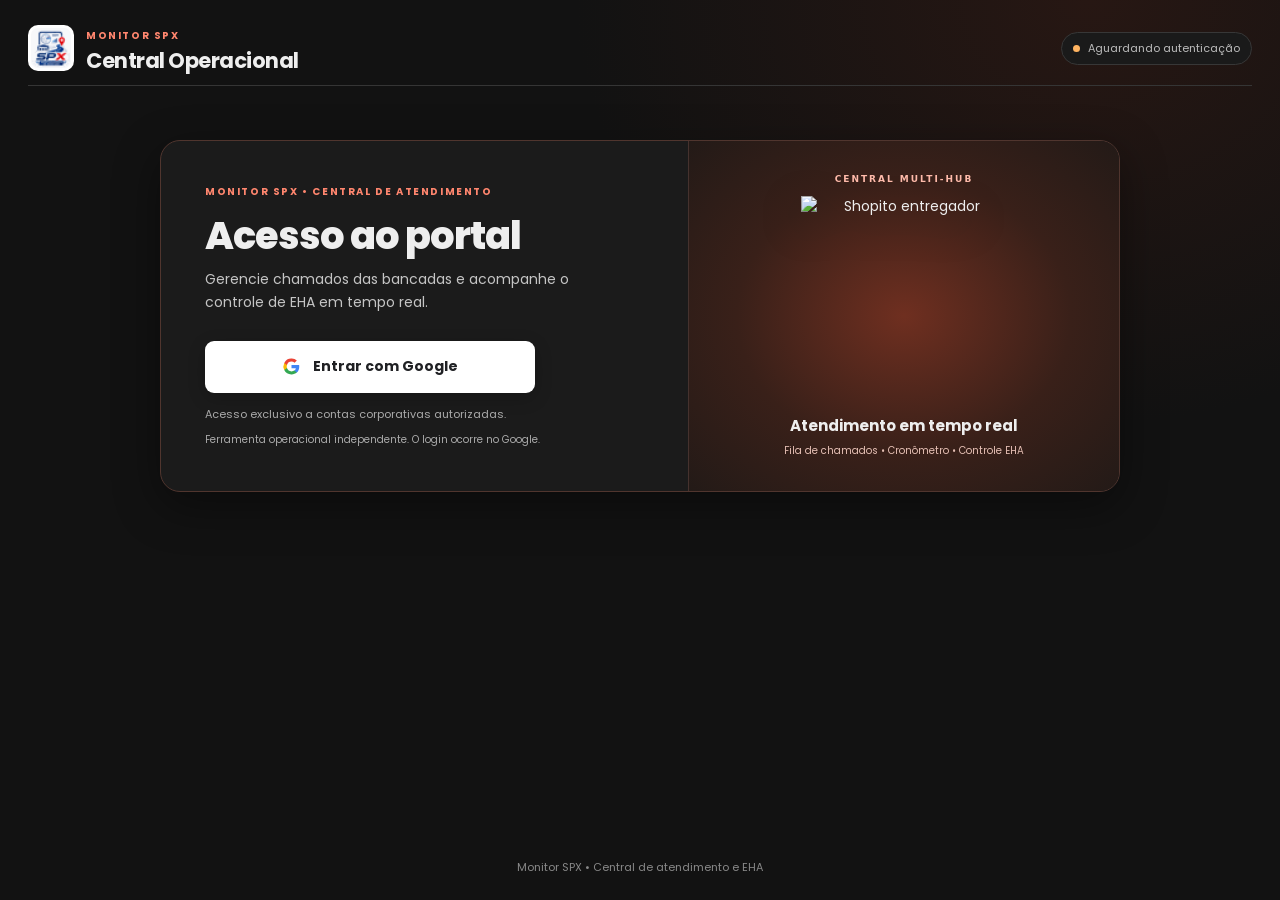
==== commit be4ddb1a: "Set current operational Multi-HUB portal as homepage for both hosting providers" ====
--- a/index.html
+++ b/index.html
@@ -1 +1 @@
-<!doctype html><html lang="pt-BR"><head><meta charset="utf-8"><meta name="viewport" content="width=device-width,initial-scale=1"><meta name="referrer" content="no-referrer"><title>Monitor SPX | Central de Atendimento</title><link rel="icon" type="image/png" sizes="32x32" href="[data-uri]"><link rel="shortcut icon" type="image/png" href="[data-uri]"><link rel="stylesheet" href="style.css"><link rel="stylesheet" href="theme-v2.css"><link rel="stylesheet" href="theme-v3.css"></head><body><main><header class="topbar"><div class="brand"><div class="brand-logo"><img class="logo" src="[data-uri]" alt="Monitor SPX"></div><div class="brand-title"><small class="eyebrow">MONITOR SPX</small><h1>Central Operacional</h1></div></div><div class="connection-pill"><span class="connection-dot" aria-hidden="true"></span><p id="connection" role="status">Aguardando autenticação</p></div></header><section id="login" class="card"><div class="welcome"><div class="welcome-copy"><small class="eyebrow">MONITOR SPX • CENTRAL DE ATENDIMENTO</small><h2>Acesso ao portal</h2><p>Gerencie chamados das bancadas e acompanhe o controle de EHA em tempo real.</p><button id="google" class="google"><svg aria-hidden="true" viewBox="0 0 48 48"><path fill="#4285F4" d="M43.6 24.5c0-1.4-.1-2.8-.4-4.1H24v7.8h11a9.4 9.4 0 0 1-4.1 6.2v5h6.6c3.9-3.6 6.1-8.8 6.1-14.9Z"/><path fill="#34A853" d="M24 44c5.5 0 10.1-1.8 13.5-4.6l-6.6-5c-1.8 1.2-4.1 2-6.9 2-5.3 0-9.9-3.6-11.5-8.5H5.7V33A20 20 0 0 0 24 44Z"/><path fill="#FBBC05" d="M12.5 27.9a12 12 0 0 1 0-7.8V15H5.7a20 20 0 0 0 0 18Z"/><path fill="#EA4335" d="M24 11.6c3 0 5.6 1 7.7 3l5.8-5.7A19 19 0 0 0 24 4 20 20 0 0 0 5.7 15l6.8 5.1A12 12 0 0 1 24 11.6Z"/></svg> Entrar com Google</button><p class="hint">Acesso exclusivo a contas corporativas autorizadas.</p><small>Projeto piloto • não é um portal oficial de autenticação da Shopee. O login ocorre no Google.</small></div><div class="welcome-art"><span class="art-kicker">CENTRAL MULTI-HUB</span><img class="mascot" src="https://media1.giphy.com/media/HmJfJxXjSIUHKTmQLC/source.gif" alt="Shopito entregador"><div class="art-copy"><strong>Atendimento em tempo real</strong><small>Fila de chamados • Cronômetro • Controle EHA</small></div></div></div></section><section id="panel" hidden><div class="paneltop"><div><small class="eyebrow">VISÃO OPERACIONAL</small><h2>Atendimentos</h2><p id="profile"></p></div><nav><button id="sound" class="secondary">🔔 Ativar som</button><button id="logout" class="secondary">Sair</button></nav></div><section id="operator" class="card" hidden><h2>Solicitar atendimento</h2><label>Rota<input id="route" maxlength="120"></label><label>Turno<select id="shift"><option>AM</option><option>PM</option></select></label><button id="call">Chamar analista</button><p id="dockHint"></p></section><div class="metrics" id="metrics"></div><div class="board"><section class="queue-area"><div class="sectiontitle"><h2>Fila de atendimento</h2><small>Ordem de chegada</small></div><div id="queue"></div></section><aside class="history-area"><div class="card helper"><img class="mascot-small" src="https://media1.giphy.com/media/HmJfJxXjSIUHKTmQLC/source.gif" alt="Shopito"><h2>Atendimento ágil</h2><p>Assuma o próximo chamado e registre os pacotes removidos ao finalizar.</p><small>Som disponível com o painel aberto.</small></div><div class="sectiontitle"><h2>Histórico recente</h2></div><div id="history"></div></aside></div></section><p id="message" role="alert"></p><footer>Monitor SPX • Central de atendimento e EHA</footer></main><script type="module" src="app.js"></script></body></html>+<!doctype html><html lang="pt-BR"><head><meta charset="utf-8"><meta name="viewport" content="width=device-width,initial-scale=1"><meta name="referrer" content="no-referrer"><title>Monitor SPX | Central de Atendimento</title><link rel="icon" type="image/png" sizes="32x32" href="[data-uri]"><link rel="shortcut icon" type="image/png" href="[data-uri]"><link rel="stylesheet" href="style.css"><link rel="stylesheet" href="theme-v2.css"><link rel="stylesheet" href="theme-v3.css?v=4"><link rel="stylesheet" href="operacao.css?v=132"></head><body><main><header class="topbar"><div class="brand"><div class="brand-logo"><img class="logo" src="[data-uri]" alt="Monitor SPX"></div><div class="brand-title"><small class="eyebrow">MONITOR SPX</small><h1>Central Operacional</h1></div></div><div class="connection-pill"><span class="connection-dot" aria-hidden="true"></span><p id="connection" role="status">Aguardando autenticação</p></div></header><section id="login" class="card"><div class="welcome"><div class="welcome-copy"><small class="eyebrow">MONITOR SPX • CENTRAL DE ATENDIMENTO</small><h2>Acesso ao portal</h2><p>Gerencie chamados das bancadas e acompanhe o controle de EHA em tempo real.</p><button id="google" class="google"><svg aria-hidden="true" viewBox="0 0 48 48"><path fill="#4285F4" d="M43.6 24.5c0-1.4-.1-2.8-.4-4.1H24v7.8h11a9.4 9.4 0 0 1-4.1 6.2v5h6.6c3.9-3.6 6.1-8.8 6.1-14.9Z"/><path fill="#34A853" d="M24 44c5.5 0 10.1-1.8 13.5-4.6l-6.6-5c-1.8 1.2-4.1 2-6.9 2-5.3 0-9.9-3.6-11.5-8.5H5.7V33A20 20 0 0 0 24 44Z"/><path fill="#FBBC05" d="M12.5 27.9a12 12 0 0 1 0-7.8V15H5.7a20 20 0 0 0 0 18Z"/><path fill="#EA4335" d="M24 11.6c3 0 5.6 1 7.7 3l5.8-5.7A19 19 0 0 0 24 4 20 20 0 0 0 5.7 15l6.8 5.1A12 12 0 0 1 24 11.6Z"/></svg> Entrar com Google</button><p class="hint">Acesso exclusivo a contas corporativas autorizadas.</p><small>Ferramenta operacional independente. O login ocorre no Google.</small></div><div class="welcome-art"><span class="art-kicker">CENTRAL MULTI-HUB</span><img class="mascot" src="https://media1.giphy.com/media/HmJfJxXjSIUHKTmQLC/source.gif" alt="Shopito entregador"><div class="art-copy"><strong>Atendimento em tempo real</strong><small>Fila de chamados • Cronômetro • Controle EHA</small></div></div></div></section><section id="panel" hidden><div class="paneltop"><div><small class="eyebrow">VISÃO OPERACIONAL</small><h2>Atendimentos</h2><p id="profile"></p></div><nav><button id="sound" class="secondary">🔔 Ativar som</button><button id="logout" class="secondary">Sair</button></nav></div><section id="operator" class="card" hidden><h2>Solicitar atendimento</h2><label>Rota<input id="route" maxlength="120"></label><label>Turno<select id="shift"><option>AM</option><option>PM</option></select></label><button id="call">Chamar analista</button><p id="dockHint"></p></section><div class="workspace"><aside class="card" id="hubbar"><div class="workspace-heading"><small class="eyebrow">UNIDADE OPERACIONAL</small><h2>Seu HUB</h2></div><label>Selecionar HUB<select id="hubselect"></select></label><p id="hubrole"></p><div class="admin-caption">Gerenciamento</div><details id="newhub" hidden><summary>Criar novo HUB</summary><form id="hubform"><label>Código<input id="hubcode" required maxlength="30" placeholder="Código do HUB"></label><label>Nome<input id="hubname" required maxlength="100"></label><label>Station ID<input id="hubstation" required inputmode="numeric" pattern="[0-9]{1,20}" maxlength="20" placeholder="Ex.: 11783"></label><button>Criar HUB</button></form></details><details id="global" hidden><summary>Supervisores da plataforma</summary><form id="globalform"><label>E-mail corporativo<input id="manageremail" type="email" required></label><button type="submit">Autorizar supervisor a criar HUBs</button> <button type="button" id="globalrevoke">Revogar permissão global</button></form></details><details id="manage" hidden><summary>Gerenciar acessos e computadores</summary><form id="memberform"><label>E-mail corporativo<input id="memberemail" type="email" required></label><label>Perfil<select id="memberrole"><option value="analyst">Analista</option><option value="viewer">Visualizador</option><option value="supervisor">Líder</option><option value="manager">Supervisor do HUB</option></select></label><label>Equipe do analista<select id="memberteam"><option value="fleet">Fleet</option><option value="inventory">Inventário</option><option value="">Sem equipe (gestão)</option></select></label><button>Salvar acesso</button></form><div id="members"></div><details><summary>Autorizar computadores</summary><form id="machineform"><label>Código da instalação<input id="machinecode" type="text" inputmode="numeric" pattern="[0-9]{5}" minlength="5" maxlength="5" placeholder="00000" required></label><label>Nome do computador (opcional)<input id="machinename" maxlength="80" placeholder="PC 01"></label><small>Confirme o código diretamente na extensão do computador antes de autorizar.</small><button type="submit">Autorizar computador</button></form><button type="button" id="machinerefresh" class="secondary">Atualizar computadores</button><div id="devices"></div></details></details></aside><div class="workarea"><div class="sectiontitle overview-title"><h2>Resumo operacional</h2><small id="daylabel">D-0 · Hoje</small></div><div class="metrics" id="metrics"></div><section class="card report-panel"><div class="sectiontitle"><h2>Relatórios operacionais</h2><small>Dados de produção</small></div><form id="reportform"><div class="report-fields"><label>De<input id="reportstart" type="date" required></label><label>Até<input id="reportend" type="date" required></label><label>Turno<select id="reportshift"><option value="">Todos</option><option>AM</option><option>PM</option></select></label></div><div class="report-actions"><button type="submit">Exportar relatório completo (CSV)</button><button type="button" class="secondary" id="summaryexport">Exportar resumo (CSV)</button></div><small>Chamados criados no período · horários de Brasília · testes excluídos</small><p id="reportstatus" role="status"></p></form></section><div class="board"><section class="queue-area"><div class="sectiontitle"><h2>Fila de atendimento · D-0</h2><small>Por ordem de chegada e equipe</small></div><div id="queue"></div><section id="carryover" hidden><div class="sectiontitle"><h2>Pendências anteriores</h2><small>Fora dos indicadores D-0</small></div><div id="carryqueue"></div></section></section><aside class="history-area"><div class="card helper"><img class="mascot-small" src="https://media1.giphy.com/media/HmJfJxXjSIUHKTmQLC/source.gif" alt="Shopito"><h2>Atendimento ágil</h2><p>Assuma o próximo chamado e registre os pacotes removidos ao finalizar.</p><small>Som disponível com o painel aberto.</small></div><div class="sectiontitle"><h2>Histórico · D-0</h2></div><div id="history"></div></aside></div></div></div></section><p id="message" role="alert"></p><footer>Monitor SPX • Central de atendimento e EHA</footer></main><script type="module" src="operacao.js?v=134"></script></body></html>
--- a/theme-v3.css
+++ b/theme-v3.css
@@ -6,3 +6,6 @@
 .paneltop{margin-bottom:18px}.paneltop h2{font-size:23px}.workspace{grid-template-columns:minmax(215px,250px) minmax(0,1fr);gap:18px}#hubbar{padding:16px}.workspace-heading h2{font-size:18px;margin-bottom:12px}.metric{min-height:94px;padding:13px}.metric strong{font-size:30px}.board{margin-top:18px;gap:16px}.sectiontitle h2{font-size:16px}.queue-area .card,.history-area .card{padding:14px}.queue-area .card>strong[data-clock]{font-size:25px;letter-spacing:.7px}.helper{min-height:100px}.helper .mascot-small{width:60px;height:60px}footer{padding:16px 0 8px}
 @media(max-width:1150px){.workspace{grid-template-columns:minmax(195px,215px) minmax(0,1fr)}.board{grid-template-columns:1fr}.metrics{grid-template-columns:repeat(2,minmax(0,1fr))}}
 @media(max-width:760px){main{padding:12px 14px}.topbar{margin-bottom:12px}.brand-logo{width:39px;height:39px}.brand .logo{width:33px;height:33px}.brand-title h1{font-size:17px}.connection-pill p{font-size:10px}.welcome{grid-template-columns:1fr}.welcome-copy{padding:25px 22px}.welcome h2{font-size:30px}.welcome-art{min-height:0;padding:15px;border-left:0;border-top:1px solid #45322e}.welcome-art .mascot{max-width:120px;margin:6px auto}.welcome-copy .google{max-width:none}.workspace{grid-template-columns:minmax(0,1fr)}.metric strong{font-size:25px}.metric{min-height:83px}.paneltop{margin-bottom:12px}}
+
+/* Keep only the SPX header identity; no duplicate logo in the login card. */
+#login .login-brand-shopee { display: none !important; }
--- a/operacao.css
+++ b/operacao.css
@@ -0,0 +1 @@
+.report-panel{margin-top:18px;padding:18px}.report-fields{display:grid;grid-template-columns:repeat(3,minmax(0,1fr));gap:12px}.report-fields label{font-size:12px;color:#ccc}.report-actions{display:flex;gap:10px;flex-wrap:wrap;margin-bottom:10px}.report-actions button{font-size:12px;flex:1}.report-panel #reportstatus{font-size:12px;color:#ffba68;margin:7px 0 0}.calltop{display:flex;align-items:center;justify-content:space-between;gap:8px;flex-wrap:wrap}.team-pill{border:1px solid #744233;border-radius:6px;background:#39221b;color:#ffab99;padding:4px 8px;font-size:11px;font-weight:600}.team-checks{display:grid;grid-template-columns:repeat(2,minmax(0,1fr));gap:8px;margin:10px 0}.team-check{background:#151515;border:1px solid #4b4337;border-radius:8px;padding:10px;display:flex;flex-direction:column;gap:3px;font-size:11px;color:#ffba68;overflow-wrap:anywhere}.team-check strong{font-size:12px;color:#eee}.team-check[data-valid=true]{border-color:#245743;color:#61e5ab}.team-check small{font-size:10px}.callcard[data-status=working]{border-left:3px solid #ee4d2d}.callcard[data-status=waiting]{border-left:3px solid #ffba68}.callcard[data-status=done]{border-left:3px solid #00c87b}.callcard .mismatch{color:#ffba68!important;border:1px solid #735334;border-radius:7px;padding:8px}.report-panel small{font-size:11px}@media(max-width:760px){.report-fields{grid-template-columns:repeat(2,minmax(0,1fr))}.report-fields label:last-child{grid-column:1/-1}.report-actions{flex-direction:column}.report-actions button{width:100%}}
